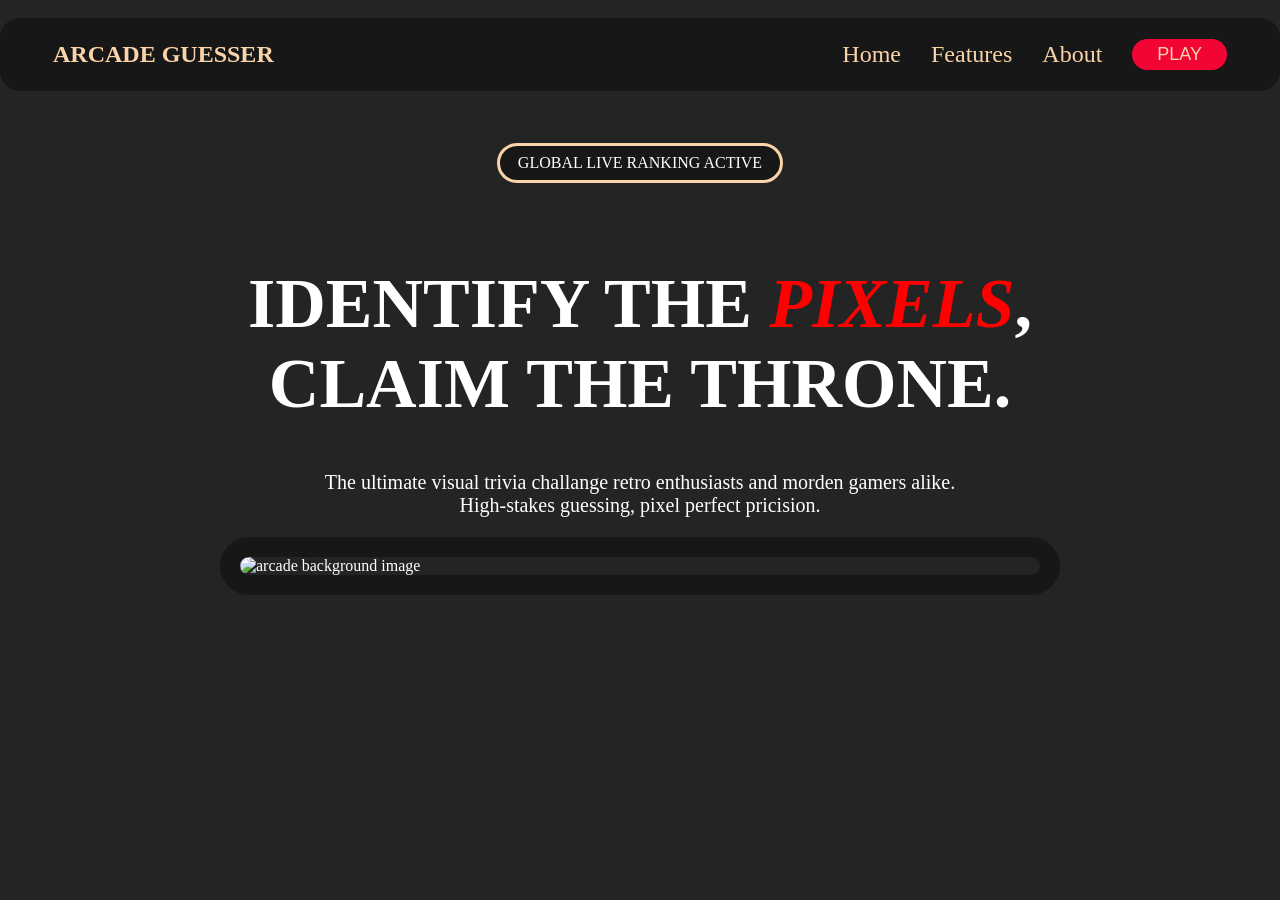
==== index.html @ 67bc9146 "build arcade" ====
<!DOCTYPE html>
<html lang="en">

<head>
    <meta charset="UTF-8">
    <meta name="viewport" content="width=device-width, initial-scale=1.0">
    <title>Document</title>
    <link rel="stylesheet" href="style.css">

</head>

<body>
    <br>
    <nav>

        <h2 class="navh2">
            ARCADE GUESSER
        </h2>
        <div class="navdiv1">
            <a class="nava" href="">Home</a>
            <a class="nava" href="">Features</a>
            <a class="nava" href="">About</a>
            <a class="nava" href=""><button>PLAY </button></a>
        </div>
    </nav>
    <br> <br>
    <div class="heading">
        <p class="ranking">
            GLOBAL LIVE RANKING ACTIVE
        </p>


    </div>
    <br>
    <h1 class="headingH1">
        IDENTIFY THE <span class="pixels">PIXELS</span>,
        <br>
        CLAIM THE THRONE.
    </h1>
    <p class="downp">
        The ultimate visual trivia challange retro enthusiasts and morden gamers alike. <br>
        High-stakes guessing, pixel perfect pricision.
    </p>


    <div class="picContainer">
        <div class="picdiv">
            <img class="arcadeImage"
                src="https://images.unsplash.com/photo-1521364577880-a15e92cbff6f?fm=jpg&q=60&w=3000&auto=format&fit=crop&ixlib=rb-4.1.0&ixid=M3wxMjA3fDB8MHxzZWFyY2h8MTJ8fGFyY2FkZSUyMGdhbWUlMjBtYWNoaW5lfGVufDB8fDB8fHww"
                alt="arcade background image">

        </div>
    </div>

            <script src="script.js"></script>
</body>

</html>
---- style.css ----
body{
    background-color:rgb(36, 36, 36);
    color:white;
    margin:0;
    padding:0;
}

nav{
    display:flex;
    border:solid rgb(23, 23, 23);
    justify-content:space-between;
    align-items:center;
    padding:0px 50px;
    background-color:rgb(23, 23, 23);
    border-radius:20px;
    
}

.navh2{
    color:rgb(251, 211, 168);
}

nav button{
    border-radius:20px;
    font-size:large;
    padding:5px 25px;
    background-color:rgb(242, 5, 52);
    color:rgb(251, 211, 168);
    border:rgb(242, 5, 52);
    font-weight: 100;
    font-style:bold;
}

.nava{
    text-decoration:none;
    color:rgb(251, 211, 168);
    /* border:solid yellow; */
    font-size:x-large;
}

.nava:hover{
    transform:scale3d(5px);
    color:white;
    background-color:rgb(242, 5, 52);
    border-color:rgb(242, 5, 52);
    border-radius:50px;
    padding:10px;
}

.navdiv1{
    display:flex;
    align-items:center;
    /* border:solid red; */
    gap:30px;
}

.heading{
    display:flex;
    justify-content:center;
}

.ranking{
    text-align:center;
    border: solid rgb(251, 211, 168);
    display:inline;
    padding:8px 18px;
    border-radius:60px;
    background-color: rgb(23, 23, 23);
}

.headingH1{
    text-align:center;
    font-size:70px;
    padding:0px;
}

.pixels{
    color:red;
    font-style:italic;
}

.downp{
    text-align:center;
    font-size:20px
}

.picContainer{
    display:flex;
    justify-content:center;
    align-items:center;
}

/* .bgdiv{ */
    /* height */
/* } */

 .picdiv{ 
    display:flex;
    justify-content:space-between;
    align-items:end;
 } 

.arcadeImage{
    width:800px;
    border:solid rgb(23, 23, 23);
    border-radius:50px;
    border-width:20px;
}
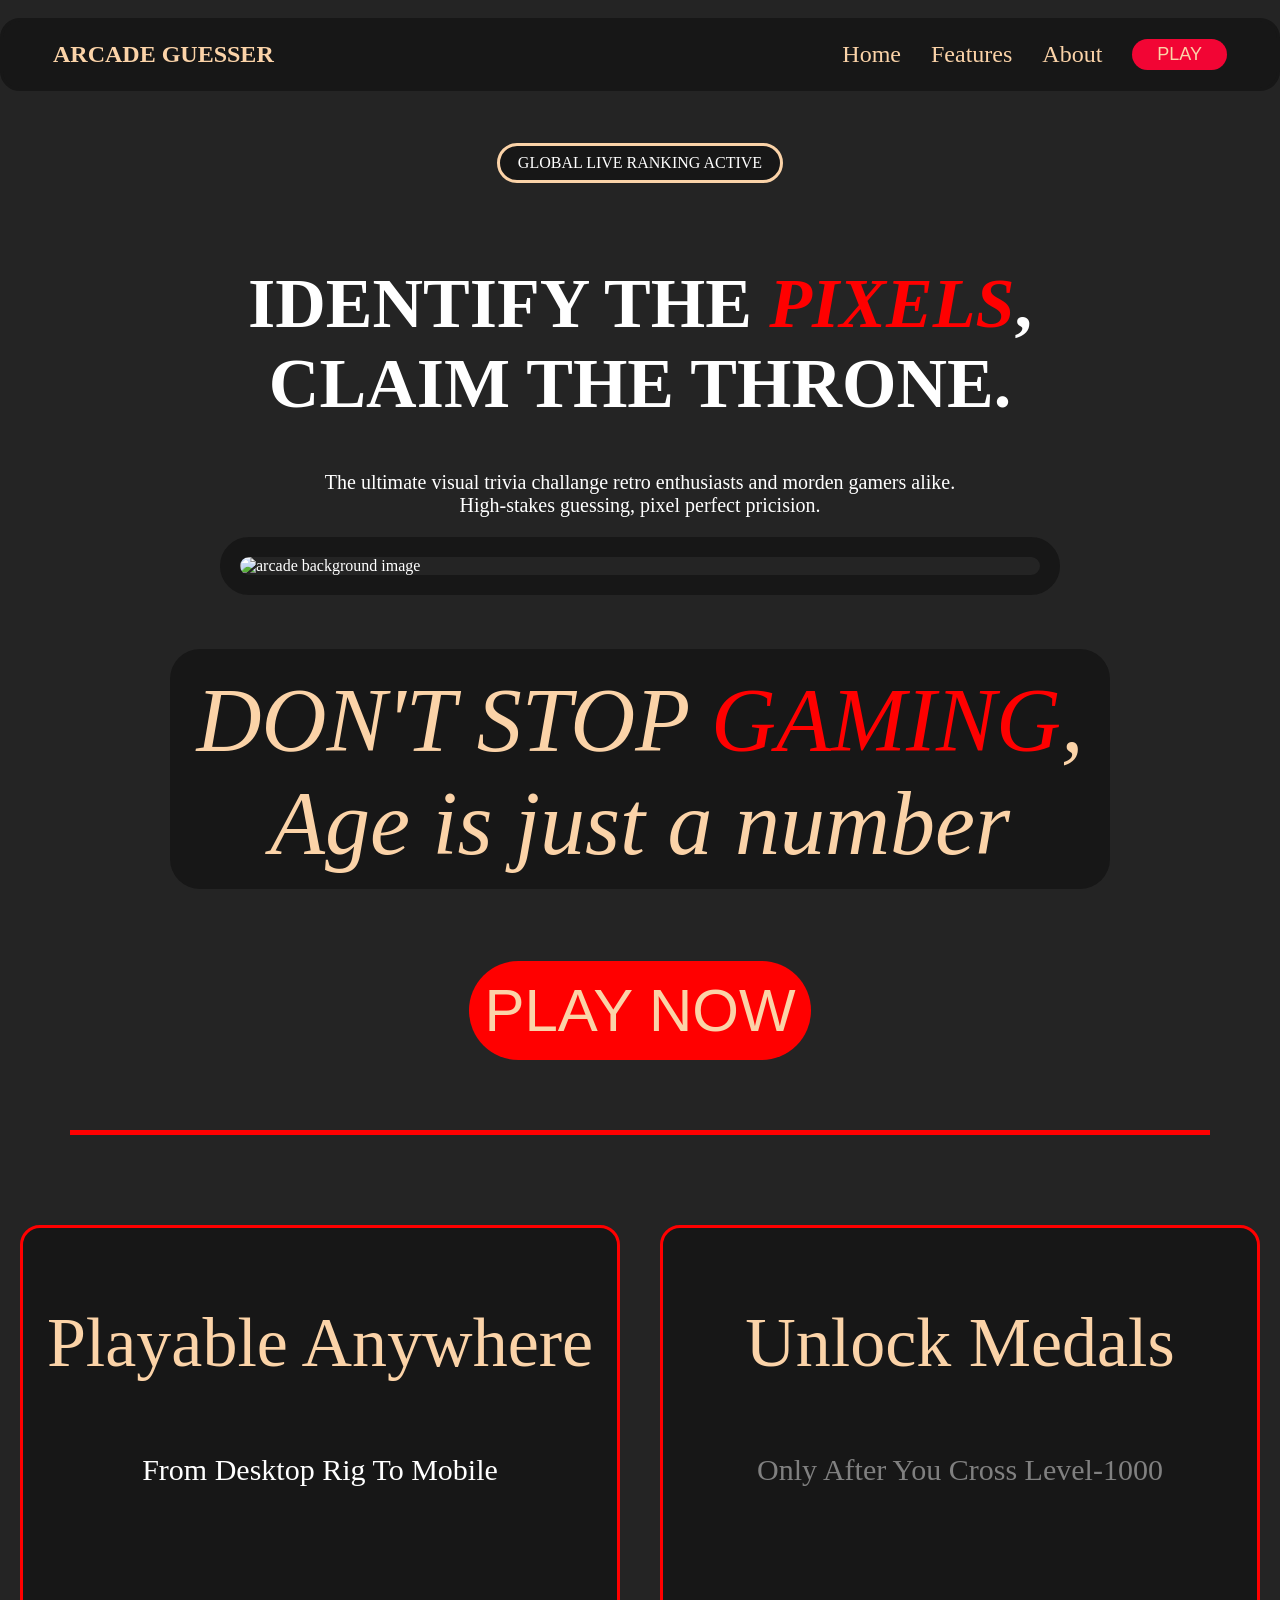
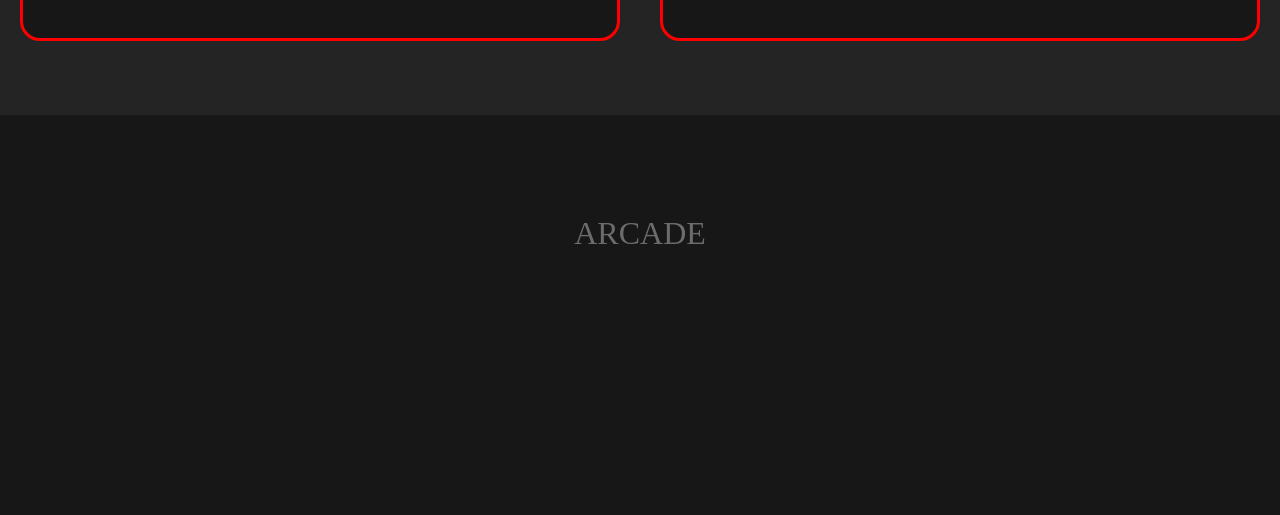
==== commit 9a5f96ea: "everything up to date" ====
--- a/index.html
+++ b/index.html
@@ -17,10 +17,10 @@
             ARCADE GUESSER
         </h2>
         <div class="navdiv1">
-            <a class="nava" href="">Home</a>
-            <a class="nava" href="">Features</a>
-            <a class="nava" href="">About</a>
-            <a class="nava" href=""><button>PLAY </button></a>
+            <a class="nava" href="index.html">Home</a>
+            <a class="nava" href="features.html">Features</a>
+            <a class="nava" href="about.html">About</a>
+            <a class="nava" href="play.html"><button>PLAY</button></a>
         </div>
     </nav>
     <br> <br>
@@ -44,15 +44,51 @@
 
 
     <div class="picContainer">
+
         <div class="picdiv">
+
             <img class="arcadeImage"
                 src="https://images.unsplash.com/photo-1521364577880-a15e92cbff6f?fm=jpg&q=60&w=3000&auto=format&fit=crop&ixlib=rb-4.1.0&ixid=M3wxMjA3fDB8MHxzZWFyY2h8MTJ8fGFyY2FkZSUyMGdhbWUlMjBtYWNoaW5lfGVufDB8fDB8fHww"
                 alt="arcade background image">
+        </div>
 
+    </div>
+    <br> <br> <br>
+    <div class="startUpContainer">
+        <div class="startUP">
+            DON'T STOP <span class="gaming">GAMING</span>, <br> Age is just a number
+        </div>
+    </div>
+    <br> <br> <br> <br>
+    <div class="startBtn">
+        <div class="btnS">
+            <a href=""><button class="playBtn">PLAY NOW</button> </a>
         </div>
     </div>
 
-            <script src="script.js"></script>
+    <hr class="frontHR">
+
+    <div class="hrContainer">
+        <div class="hrdiv">
+            <!-- <div class="divdiv">divdiv</div> -->
+            <p class="hruptext"> Playable Anywhere</p>
+            <p class="hrdowntext">From Desktop Rig To Mobile </p>
+        </div>
+        <div class="hrdiv">
+            <p class="hruptext">Unlock Medals </p>
+            <p class="hrdowntext" id="rightdowntext">Only After You Cross Level-1000</p>
+        </div>
+    </div>
+
+    <br> <br> <br>
+    <!-- <div>
+
+    </div> -->
+
+    <footer class="frontfooter"> <br> <br> <br> <br> <br>
+        <div class="footerdiv">ARCADE</div>
+    </footer>
+
 </body>
 
 </html>
--- a/style.css
+++ b/style.css
@@ -1,110 +1,219 @@
-body{
-    background-color:rgb(36, 36, 36);
+body {
+    background-color: rgb(36, 36, 36);
+    color: white;
+    margin: 0;
+    padding: 0;
+}
+
+nav {
+    display: flex;
+    border: solid rgb(23, 23, 23);
+    justify-content: space-between;
+    align-items: center;
+    padding: 0px 50px;
+    background-color: rgb(23, 23, 23);
+    border-radius: 20px;
+
+}
+
+.navh2 {
+    color: rgb(251, 211, 168);
+}
+
+nav button {
+    border-radius: 20px;
+    font-size: large;
+    padding: 5px 25px;
+    background-color: rgb(242, 5, 52);
+    color: rgb(251, 211, 168);
+    border: rgb(242, 5, 52);
+    font-weight: 100;
+    font-style: bold;
+}
+
+.nava {
+    text-decoration: none;
+    color: rgb(251, 211, 168);
+    /* border:solid yellow; */
+    font-size: x-large;
+}
+
+.nava:hover {
+    transform: scale3d(5px);
+    color: white;
+    background-color: rgb(242, 5, 52);
+    border-color: rgb(242, 5, 52);
+    border-radius: 50px;
+    padding: 10px;
+}
+
+.navdiv1 {
+    display: flex;
+    align-items: center;
+    /* border:solid red; */
+    gap: 30px;
+}
+
+.heading {
+    display: flex;
+    justify-content: center;
+}
+
+.ranking {
+    text-align: center;
+    border: solid rgb(251, 211, 168);
+    display: inline;
+    padding: 8px 18px;
+    border-radius: 60px;
+    background-color: rgb(23, 23, 23);
+}
+
+.headingH1 {
+    text-align: center;
+    font-size: 70px;
+    padding: 0px;
+}
+
+.pixels {
+    color: red;
+    font-style: italic;
+}
+
+.downp {
+    text-align: center;
+    font-size: 20px
+}
+
+.picContainer {
+    display: flex;
+    justify-content: center;
+    align-items: center;
+}
+
+/* .bgdiv{ */
+/* height */
+/* } */
+
+.picdiv {
+    display: flex;
+    justify-content: space-between;
+    align-items: end;
+    position: relative;
+}
+
+.arcadeImage {
+    width: 800px;
+    border: solid rgb(23, 23, 23);
+    border-radius: 50px;
+    border-width: 20px;
+}
+
+.picduv1 {
+    color: white;
+    position: absolute;
+    left: 10px;
+    bottom: 10px;
+}
+
+.startUpContainer {
+    display: flex;
+    align-items: center;
+    justify-content: center;
+}
+
+.startUP {
+    width: 900px;
+    height: 200px;
+    background-color: rgb(23, 23, 23);
+    color: rgb(251, 211, 168);
+    text-align: center;
+    border-radius: 30px;
+    font-size: 90px;
+    padding: 20px;
+    font-style: italic;
+}
+
+.gaming {
+    color: red;
+}
+
+.startBtn {
+    display: flex;
+    justify-content: center;
+    align-items: center;
+}
+
+.btnS {}
+
+.playBtn {
+    font-size: 60px;
+    color: rgb(251, 211, 168);
+    background-color: red;
+    border: red;
+    border-radius: 50px;
+    padding: 15px
+}
+
+.frontHR {
+    height: 5px;
+    weight: auto;
+    margin: 70px;
+    color: red;
+    background-color: red;
+    border: none;
+
+}
+
+.hrContainer {
+    display: flex;
+    justify-content: space-evenly;
+    align-items: center;
+}
+
+.hrdiv {
+    height: 400px;
+    width: 600px;
+    background-color: rgb(23, 23, 23);
+    border: solid red;
+    border-radius: 20px;
+    padding: 5px 20px;
+    margin: 20px;
+    text-align: center;
+}
+
+.hruptext {
+    font-size: 70px;
+    color: rgb(251, 211, 168)
+}
+
+.hrdowntext {
+    font-size: 30px;
+}
+
+#rightdowntext {
+    color: grey
+}
+
+/* 
+.divdiv{
+    background-color:white;
     color:white;
-    margin:0;
-    padding:0;
-}
-
-nav{
-    display:flex;
-    border:solid rgb(23, 23, 23);
-    justify-content:space-between;
-    align-items:center;
-    padding:0px 50px;
-    background-color:rgb(23, 23, 23);
-    border-radius:20px;
-    
-}
-
-.navh2{
-    color:rgb(251, 211, 168);
-}
-
-nav button{
-    border-radius:20px;
-    font-size:large;
-    padding:5px 25px;
-    background-color:rgb(242, 5, 52);
-    color:rgb(251, 211, 168);
-    border:rgb(242, 5, 52);
-    font-weight: 100;
-    font-style:bold;
-}
-
-.nava{
-    text-decoration:none;
-    color:rgb(251, 211, 168);
-    /* border:solid yellow; */
-    font-size:x-large;
-}
-
-.nava:hover{
-    transform:scale3d(5px);
-    color:white;
-    background-color:rgb(242, 5, 52);
-    border-color:rgb(242, 5, 52);
-    border-radius:50px;
-    padding:10px;
-}
-
-.navdiv1{
-    display:flex;
-    align-items:center;
-    /* border:solid red; */
-    gap:30px;
-}
-
-.heading{
-    display:flex;
-    justify-content:center;
-}
-
-.ranking{
-    text-align:center;
-    border: solid rgb(251, 211, 168);
-    display:inline;
-    padding:8px 18px;
-    border-radius:60px;
-    background-color: rgb(23, 23, 23);
-}
-
-.headingH1{
-    text-align:center;
-    font-size:70px;
-    padding:0px;
-}
-
-.pixels{
-    color:red;
-    font-style:italic;
-}
-
-.downp{
-    text-align:center;
-    font-size:20px
-}
-
-.picContainer{
-    display:flex;
-    justify-content:center;
-    align-items:center;
-}
-
-/* .bgdiv{ */
-    /* height */
-/* } */
-
- .picdiv{ 
-    display:flex;
-    justify-content:space-between;
-    align-items:end;
- } 
-
-.arcadeImage{
-    width:800px;
-    border:solid rgb(23, 23, 23);
-    border-radius:50px;
-    border-width:20px;
-}
-
-
+    height:100ox;
+    width:100px;
+} */
+
+.frontfooter {
+    display: flex;
+    justify-content: center;
+
+}
+
+.footerdiv {
+    width: 100vw;
+    height: 200px;
+    font-size: xx-large;
+    color: rgb(109, 107, 107);
+    background-color: rgb(23, 23, 23);
+    text-align: center;
+    padding: 100px;
+}
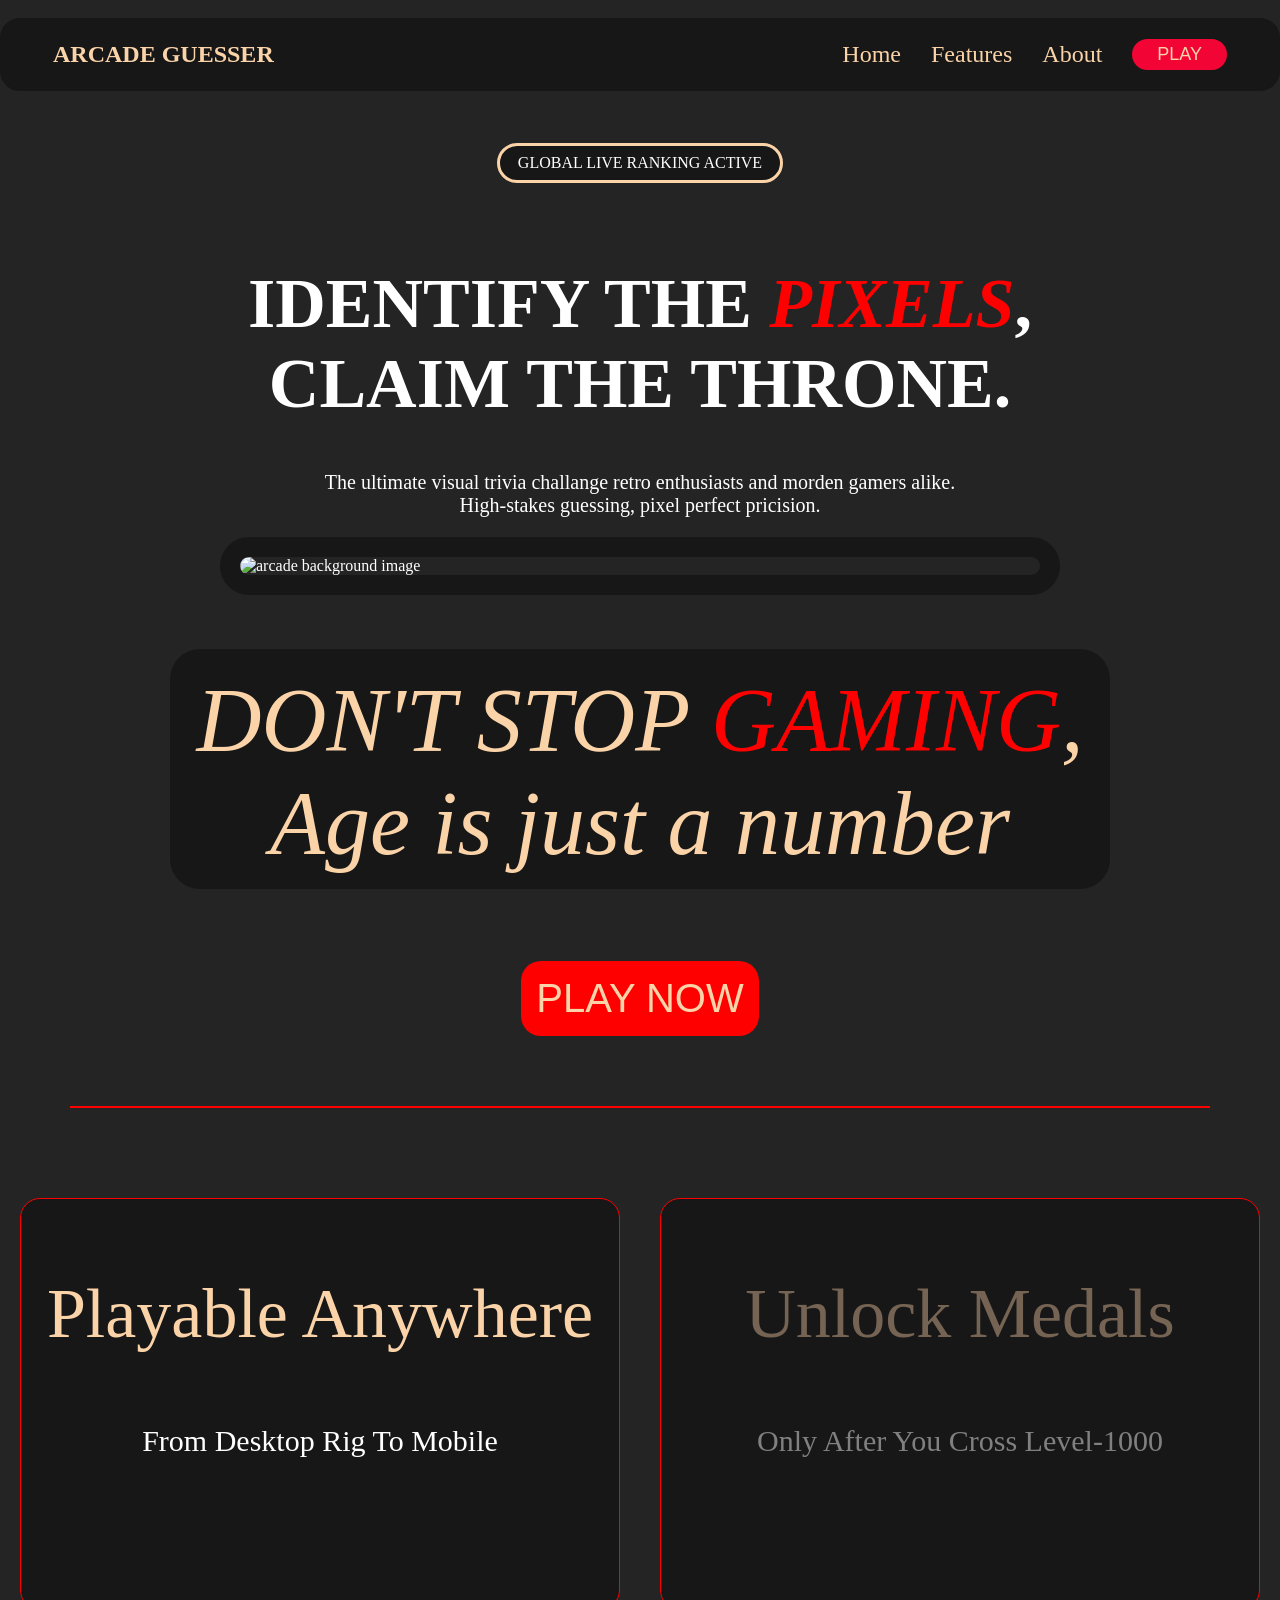
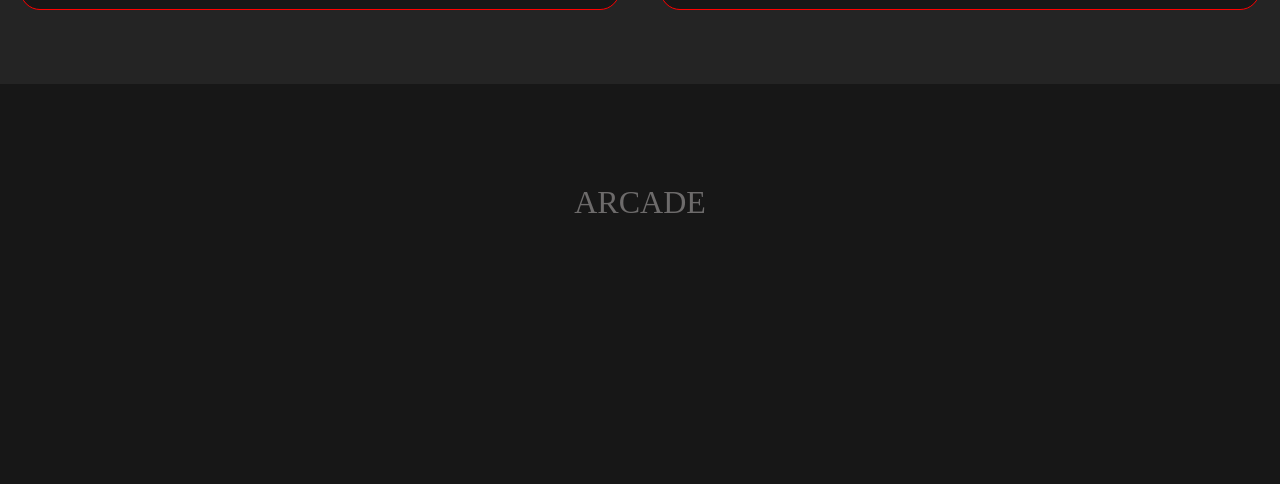
==== commit a8c890c3: "updated now" ====
--- a/index.html
+++ b/index.html
@@ -62,7 +62,7 @@
     <br> <br> <br> <br>
     <div class="startBtn">
         <div class="btnS">
-            <a href=""><button class="playBtn">PLAY NOW</button> </a>
+            <a href="play.html"><button class="playBtn">PLAY NOW</button> </a>
         </div>
     </div>
 
@@ -75,7 +75,7 @@
             <p class="hrdowntext">From Desktop Rig To Mobile </p>
         </div>
         <div class="hrdiv">
-            <p class="hruptext">Unlock Medals </p>
+            <p id="hruptext2" class="hruptext">Unlock Medals </p>
             <p class="hrdowntext" id="rightdowntext">Only After You Cross Level-1000</p>
         </div>
     </div>
--- a/style.css
+++ b/style.css
@@ -143,20 +143,21 @@
     align-items: center;
 }
 
-.btnS {}
+/* .btnS {} */
 
 .playBtn {
-    font-size: 60px;
+    font-size: 40px;
     color: rgb(251, 211, 168);
     background-color: red;
     border: red;
-    border-radius: 50px;
-    padding: 15px
+    border-radius: 20px;
+    padding: 15px;
+    font-weight:1px;
 }
 
 .frontHR {
-    height: 5px;
-    weight: auto;
+    height: 2px;
+    width: auto;
     margin: 70px;
     color: red;
     background-color: red;
@@ -174,7 +175,7 @@
     height: 400px;
     width: 600px;
     background-color: rgb(23, 23, 23);
-    border: solid red;
+    border:0.5px solid red;
     border-radius: 20px;
     padding: 5px 20px;
     margin: 20px;
@@ -184,6 +185,10 @@
 .hruptext {
     font-size: 70px;
     color: rgb(251, 211, 168)
+}
+
+#hruptext2{
+    color:rgb(117, 100, 83)
 }
 
 .hrdowntext {
@@ -216,4 +221,105 @@
     background-color: rgb(23, 23, 23);
     text-align: center;
     padding: 100px;
-}+}
+
+
+
+
+
+/* about.html */
+
+
+
+.AboutHtmlContainer1 {
+    display: flex;
+    justify-content: space-evenly;
+    align-items: center;
+    border: solid rgb(23, 23, 23);
+    border-radius: 20px;
+    height: 700px;
+    width: auto;
+    margin-left: 100px;
+    margin-right: 100px;
+    background-color: rgb(23, 23, 23);
+    padding: 30px;
+    gap: 30px
+}
+
+.AboutHtmlContainer1Div {
+    height: 600px;
+    width: 550px;
+    border: solid rgb(36, 36, 36);
+    border-radius: 30px;
+    background-color: rgb(36, 36, 36);
+    padding: 25px;
+    gap: 30px;
+}
+
+#AboutHtmlContainer1TextDiv {
+    color: rgb(255, 225, 200);
+    font-size: x-large;
+}
+
+#AboutHtmlContainer1TextDivInsideSpan {
+    color: white;
+}
+
+#AboutHtmlContainer1PhotoDiv {
+    background-image: url(https://i.pinimg.com/736x/e2/28/96/e228965d5872b78c65a7120d6298d282.jpg);
+    background-image: cover;
+}
+
+.AboutHtmlContainer1TextDivInsideSpan-OurStory {
+    text-align: center;
+}
+
+.storyH1 {
+    text-decoration: wavy;
+    font-style: italic;
+}
+
+.AboutHtmlContainer2{
+display:flex;
+justify-content:space-evenly;
+align-items:center;
+border:solid rgb(36, 36, 36);
+width:auto;
+height:350px;
+margin-left:50px;
+padding:30px;
+gap:30px
+}
+
+.AboutHtmlContainer2Div{
+height:250px;
+width:600px;
+border:2px solid red;
+border-radius:20px;
+background-color:rgb(23, 23, 23);
+text-align :center;
+padding:30px;
+font-size:larger;
+color:rgb(255, 225, 200);
+}
+
+.High-Stakes-Precision--Pixel-Perfect-design{
+    color:white;
+}
+
+.AboutHtmlContainer3{
+    display:flex;
+    justify-content:center;
+    align-items:center;
+}
+
+.AboutHtmlContainer3H1{
+    text-align:center;
+    text-decoration:bold;
+}
+
+/* .AboutHtmlContainer3H1DownHr{
+    height:1px;
+    width:100px;
+    background-color:red;
+} */
